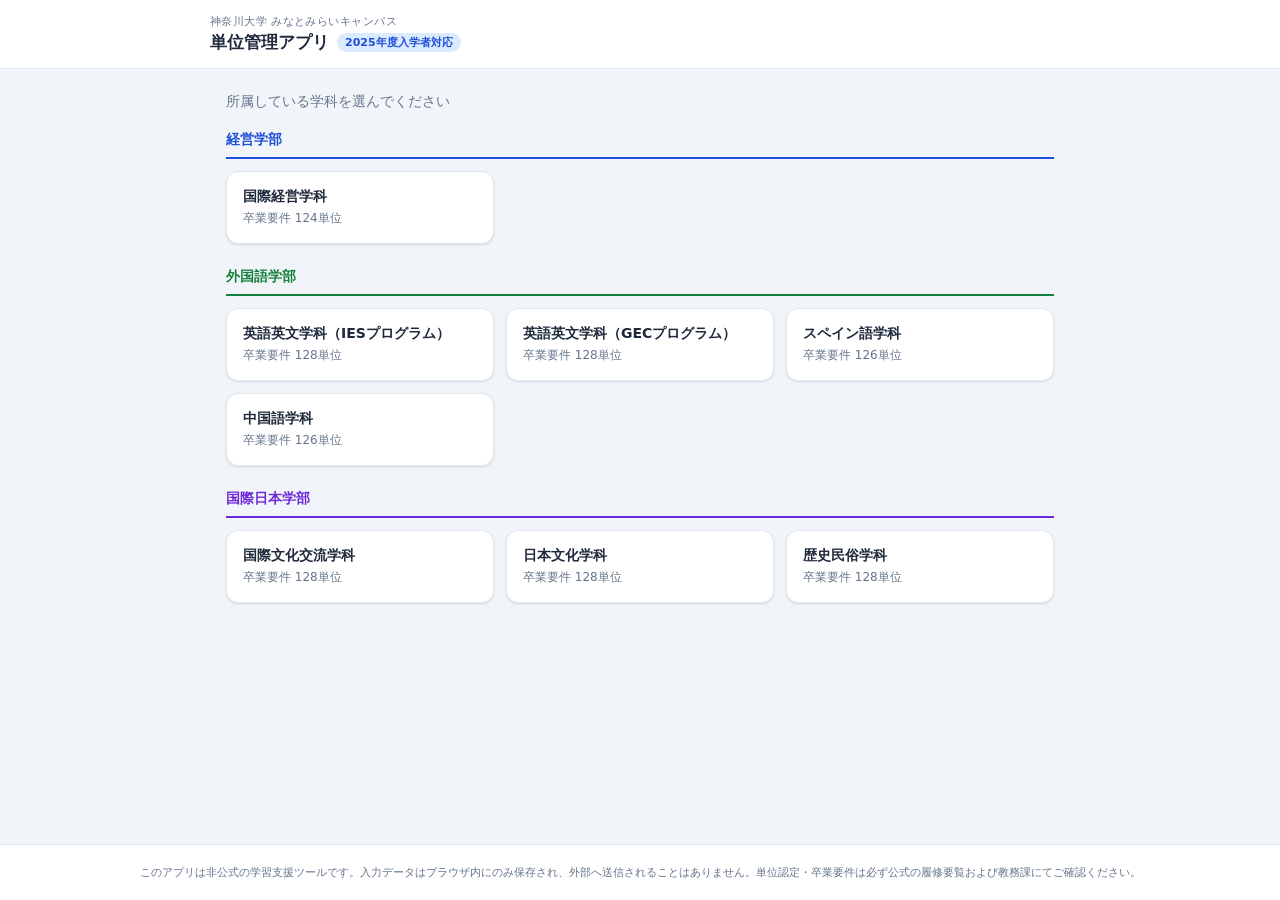
==== index.html @ 182921e9 "Initial commit" ====
<!DOCTYPE html>
<html lang="ja">
<head>
  <meta charset="UTF-8">
  <meta name="viewport" content="width=device-width, initial-scale=1.0">
  <title>単位管理 — 神奈川大学みなとみらい</title>
  <link rel="stylesheet" href="style.css">
</head>
<body>
  <header>
    <div class="header-inner">
      <div class="header-text">
        <p class="header-sub">神奈川大学 みなとみらいキャンパス</p>
        <h1>単位管理アプリ <span class="year-badge">2025年度入学者対応</span></h1>
      </div>
    </div>
  </header>

  <main id="app"></main>

  <footer>
    <p>このアプリは非公式の学習支援ツールです。入力データはブラウザ内にのみ保存され、外部へ送信されることはありません。単位認定・卒業要件は必ず公式の履修要覧および教務課にてご確認ください。</p>
  </footer>

  <script src="app.js"></script>
</body>
</html>
---- style.css ----
*, *::before, *::after { box-sizing: border-box; margin: 0; padding: 0; }

:root {
  --bg: #f1f5f9;
  --surface: #ffffff;
  --border: #e2e8f0;
  --text: #1e293b;
  --text-sub: #64748b;
  --green: #16a34a;
  --green-light: #dcfce7;
  --amber: #d97706;
  --amber-light: #fef3c7;
  --red: #dc2626;
  --red-light: #fee2e2;
  --blue-fac: #1d4ed8;
  --green-fac: #15803d;
  --purple-fac: #6d28d9;
  --radius: 12px;
  --shadow: 0 1px 3px rgba(0,0,0,.08), 0 1px 2px rgba(0,0,0,.05);
  --shadow-md: 0 4px 6px -1px rgba(0,0,0,.07), 0 2px 4px -1px rgba(0,0,0,.05);
}

body {
  background: var(--bg);
  color: var(--text);
  font-family: "Hiragino Sans", "Noto Sans JP", system-ui, sans-serif;
  min-height: 100vh;
  display: flex;
  flex-direction: column;
}

/* ── Header ── */
header {
  background: #ffffff;
  border-bottom: 1px solid var(--border);
  padding: 14px 16px;
  position: sticky;
  top: 0;
  z-index: 10;
}
.header-inner { max-width: 860px; margin: 0 auto; }
.header-sub { font-size: 11px; color: var(--text-sub); letter-spacing: .04em; margin-bottom: 2px; }
h1 { font-size: 17px; font-weight: 700; display: flex; align-items: center; gap: 8px; flex-wrap: wrap; }
.year-badge {
  font-size: 11px; font-weight: 600; background: #dbeafe; color: #1d4ed8;
  padding: 2px 8px; border-radius: 20px; white-space: nowrap;
}

/* ── Footer ── */
footer {
  margin-top: auto;
  padding: 20px 16px;
  text-align: center;
  font-size: 11px;
  color: var(--text-sub);
  border-top: 1px solid var(--border);
  background: #fff;
}

/* ── Main ── */
main { flex: 1; max-width: 860px; margin: 0 auto; padding: 24px 16px; width: 100%; }

/* ── Select View ── */
.select-intro { font-size: 14px; color: var(--text-sub); margin-bottom: 20px; }
.faculties { display: flex; flex-direction: column; gap: 24px; }

.faculty-group {}
.faculty-title {
  font-size: 14px; font-weight: 700; padding-bottom: 8px;
  border-bottom: 2px solid; margin-bottom: 12px;
}

.dept-cards { display: grid; grid-template-columns: repeat(auto-fill, minmax(220px, 1fr)); gap: 12px; }

.dept-card {
  background: var(--surface);
  border: 1.5px solid var(--border);
  border-radius: var(--radius);
  padding: 16px;
  text-align: left;
  cursor: pointer;
  transition: border-color .15s, box-shadow .15s, transform .1s;
  box-shadow: var(--shadow);
  font-family: inherit;
  width: 100%;
}
.dept-card:hover { border-color: #94a3b8; box-shadow: var(--shadow-md); transform: translateY(-1px); }
.dept-card:active { transform: translateY(0); }

.dept-name { font-size: 14px; font-weight: 700; color: var(--text); margin-bottom: 4px; }
.dept-total { font-size: 12px; color: var(--text-sub); }

.mini-progress { margin-top: 10px; }
.mini-bar { height: 5px; background: #e2e8f0; border-radius: 3px; overflow: hidden; margin-bottom: 4px; }
.mini-fill { height: 100%; background: #3b82f6; border-radius: 3px; transition: width .3s; }
.mini-fill.done { background: var(--green); }
.mini-pct { font-size: 11px; color: var(--text-sub); }

/* ── Detail View ── */
.detail-view {}

.back-btn {
  background: none; border: none; color: var(--text-sub); font-size: 13px;
  cursor: pointer; padding: 4px 0; margin-bottom: 16px; display: flex; align-items: center; gap: 4px;
  font-family: inherit;
}
.back-btn:hover { color: var(--text); }

.dept-header {
  background: var(--surface);
  border-radius: var(--radius);
  padding: 20px;
  margin-bottom: 16px;
  box-shadow: var(--shadow);
  border-left: 4px solid var(--fcolor, #1d4ed8);
}
.dept-header-faculty { font-size: 11px; font-weight: 600; color: var(--fcolor, #1d4ed8); letter-spacing: .05em; margin-bottom: 4px; }
.dept-header-name { font-size: 18px; font-weight: 700; margin-bottom: 14px; }

.total-progress {}
.total-nums { display: flex; align-items: baseline; gap: 6px; margin-bottom: 8px; flex-wrap: wrap; }
.total-earned { font-size: 28px; font-weight: 800; color: var(--text); }
.total-sep { font-size: 18px; color: var(--text-sub); }
.total-req { font-size: 15px; color: var(--text-sub); }

.badge-done { background: var(--green-light); color: var(--green); font-size: 12px; font-weight: 700; padding: 3px 10px; border-radius: 20px; }
.remaining { color: var(--text-sub); font-size: 13px; }

.progress-bar { height: 10px; background: #e2e8f0; border-radius: 5px; overflow: hidden; }
.progress-fill { height: 100%; border-radius: 5px; transition: width .4s ease; }
.progress-fill.done { background: var(--green); }
.progress-fill.mid  { background: #3b82f6; }
.progress-fill.low  { background: #94a3b8; }

/* ── Sections ── */
.section {
  background: var(--surface);
  border-radius: var(--radius);
  padding: 16px;
  margin-bottom: 12px;
  box-shadow: var(--shadow);
}
.section-header { display: flex; justify-content: space-between; align-items: baseline; margin-bottom: 12px; gap: 8px; }
.section-title { font-size: 14px; font-weight: 700; }

.nums-met   { font-size: 13px; font-weight: 600; color: var(--green); white-space: nowrap; }
.nums-unmet { font-size: 13px; font-weight: 600; color: var(--amber); white-space: nowrap; }

/* Section group checks */
.group-checks { margin-bottom: 12px; display: flex; flex-direction: column; gap: 4px; }
.group-check {
  display: flex; align-items: center; gap: 8px; font-size: 12px;
  padding: 6px 10px; border-radius: 8px; background: #f8fafc;
}
.group-check.met   { background: var(--green-light);  color: #14532d; }
.group-check.unmet { background: var(--amber-light); color: #78350f; }
.group-check .check-nums { margin-left: auto; font-weight: 600; white-space: nowrap; }

/* Item groups */
.item-group { margin-bottom: 8px; }
.item-group-label {
  font-size: 11px; font-weight: 700; color: var(--text-sub);
  text-transform: uppercase; letter-spacing: .06em;
  padding: 4px 0 6px; border-bottom: 1px solid var(--border); margin-bottom: 4px;
}

/* Credit items */
.credit-item {
  display: flex; align-items: center; gap: 10px;
  padding: 9px 10px; border-radius: 8px; margin-bottom: 4px;
  transition: background .15s;
}
.credit-item:last-child { margin-bottom: 0; }

.status-met     { background: var(--green-light); }
.status-partial { background: var(--amber-light); }
.status-empty   { background: #f8fafc; }
.status-na      { background: #f8fafc; }

.item-icon { font-size: 14px; flex-shrink: 0; width: 20px; text-align: center; }
.status-met     .item-icon { color: var(--green); }
.status-partial .item-icon { color: var(--amber); }
.status-empty   .item-icon { color: #94a3b8; }
.status-na      .item-icon { color: #94a3b8; }

.item-info { flex: 1; min-width: 0; }
.item-label { font-size: 13px; font-weight: 500; display: block; line-height: 1.3; }
.item-req   { font-size: 11px; color: var(--text-sub); }

.item-input-wrap { display: flex; align-items: center; gap: 4px; flex-shrink: 0; }
.inc-btn {
  background: #e2e8f0; border: none; border-radius: 6px; width: 28px; height: 28px;
  font-size: 15px; cursor: pointer; display: flex; align-items: center; justify-content: center;
  color: var(--text); line-height: 1; padding: 0;
  font-family: inherit; transition: background .1s;
}
.inc-btn:hover { background: #cbd5e1; }
.inc-btn:active { background: #94a3b8; }

.credit-input {
  width: 50px; height: 28px; text-align: center; border: 1.5px solid #cbd5e1;
  border-radius: 6px; font-size: 13px; font-weight: 600; color: var(--text);
  font-family: inherit; background: #fff;
  -moz-appearance: textfield;
}
.credit-input:focus { outline: none; border-color: #3b82f6; }
.credit-input::-webkit-outer-spin-button,
.credit-input::-webkit-inner-spin-button { -webkit-appearance: none; }

/* Shinkyu section */
.shinkyu-section { border: 1.5px solid #fde68a; background: #fffbeb; }
.shinkyu-section.all-met { border-color: #86efac; background: var(--green-light); }
.shinkyu-title { color: #92400e; }
.shinkyu-section.all-met .shinkyu-title { color: #14532d; }

.shinkyu-checks { display: flex; flex-direction: column; gap: 6px; }
.shinkyu-item {
  display: flex; align-items: center; gap: 8px;
  padding: 7px 10px; border-radius: 8px; font-size: 13px;
}
.shinkyu-item.met   { background: var(--green-light); color: #14532d; }
.shinkyu-item.unmet { background: #fee2e2; color: #7f1d1d; }
.shinkyu-item .check-icon { font-size: 14px; flex-shrink: 0; }
.shinkyu-item .check-label { flex: 1; }
.shinkyu-item .check-nums { font-weight: 700; white-space: nowrap; font-size: 12px; }

/* Course selector */
.course-select-section { border: 1.5px solid #dbeafe; background: #eff6ff; }
.course-options { display: flex; flex-wrap: wrap; gap: 8px; }
.course-option {
  padding: 7px 16px; border-radius: 20px; border: 1.5px solid var(--border);
  background: #fff; font-size: 13px; font-family: inherit; cursor: pointer;
  transition: all .15s; color: var(--text);
}
.course-option:hover { border-color: #94a3b8; background: #f1f5f9; }
.course-option.selected { background: #dbeafe; border-color: #3b82f6; color: #1d4ed8; font-weight: 700; }
.course-hint { font-size: 11px; color: var(--text-sub); margin-top: 10px; line-height: 1.5; }

.disclaimer {
  font-size: 11px; color: var(--text-sub); text-align: center;
  padding: 20px 0 4px; line-height: 1.6;
}

/* ── Share ── */
.detail-top-bar {
  display: flex; justify-content: space-between; align-items: center;
  margin-bottom: 16px;
}
.detail-top-bar .back-btn { margin-bottom: 0; }

.share-btn {
  background: #1d4ed8; color: #fff; border: none; border-radius: 20px;
  padding: 7px 16px; font-size: 13px; font-weight: 600; cursor: pointer;
  font-family: inherit; transition: background .15s;
}
.share-btn:hover { background: #1e40af; }

.shared-banner {
  background: #dbeafe; color: #1e40af; border: 1.5px solid #93c5fd;
  border-radius: 8px; padding: 10px 14px; font-size: 13px; font-weight: 600;
  margin-bottom: 12px; text-align: center;
}

.share-toast {
  position: fixed; bottom: 24px; left: 50%; transform: translateX(-50%) translateY(20px);
  background: #1e293b; color: #fff; padding: 10px 20px; border-radius: 20px;
  font-size: 13px; font-weight: 600; opacity: 0; transition: opacity .25s, transform .25s;
  z-index: 999; white-space: nowrap;
}
.share-toast.visible { opacity: 1; transform: translateX(-50%) translateY(0); }

/* Mobile adjustments */
@media (max-width: 480px) {
  .dept-cards { grid-template-columns: 1fr; }
  .dept-header-name { font-size: 16px; }
  .total-earned { font-size: 24px; }
  .item-label { font-size: 12px; }
}
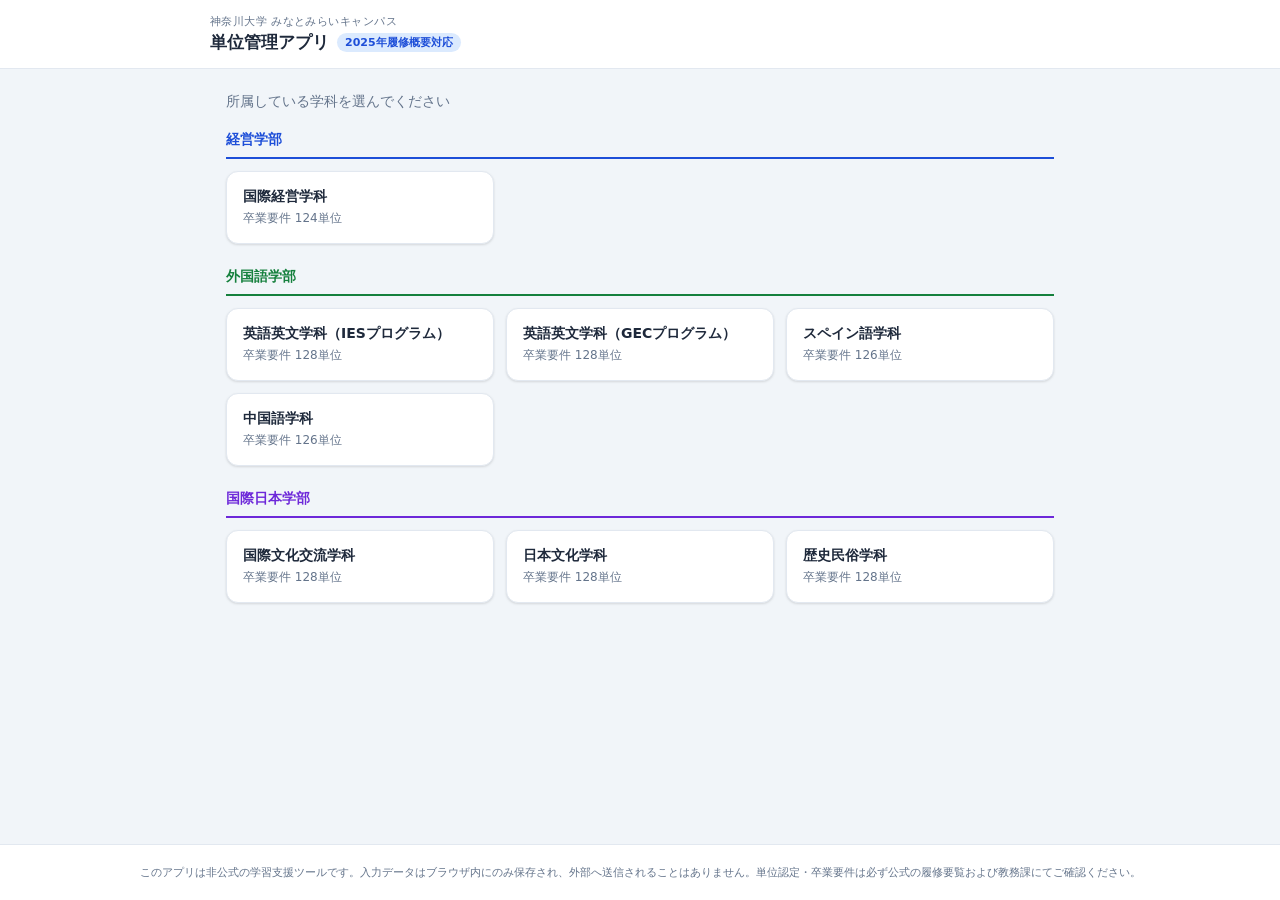
==== commit b40f7511: "update year badge text" ====
--- a/index.html
+++ b/index.html
@@ -11,7 +11,7 @@
     <div class="header-inner">
       <div class="header-text">
         <p class="header-sub">神奈川大学 みなとみらいキャンパス</p>
-        <h1>単位管理アプリ <span class="year-badge">2025年度入学者対応</span></h1>
+        <h1>単位管理アプリ <span class="year-badge">2025年履修概要対応</span></h1>
       </div>
     </div>
   </header>
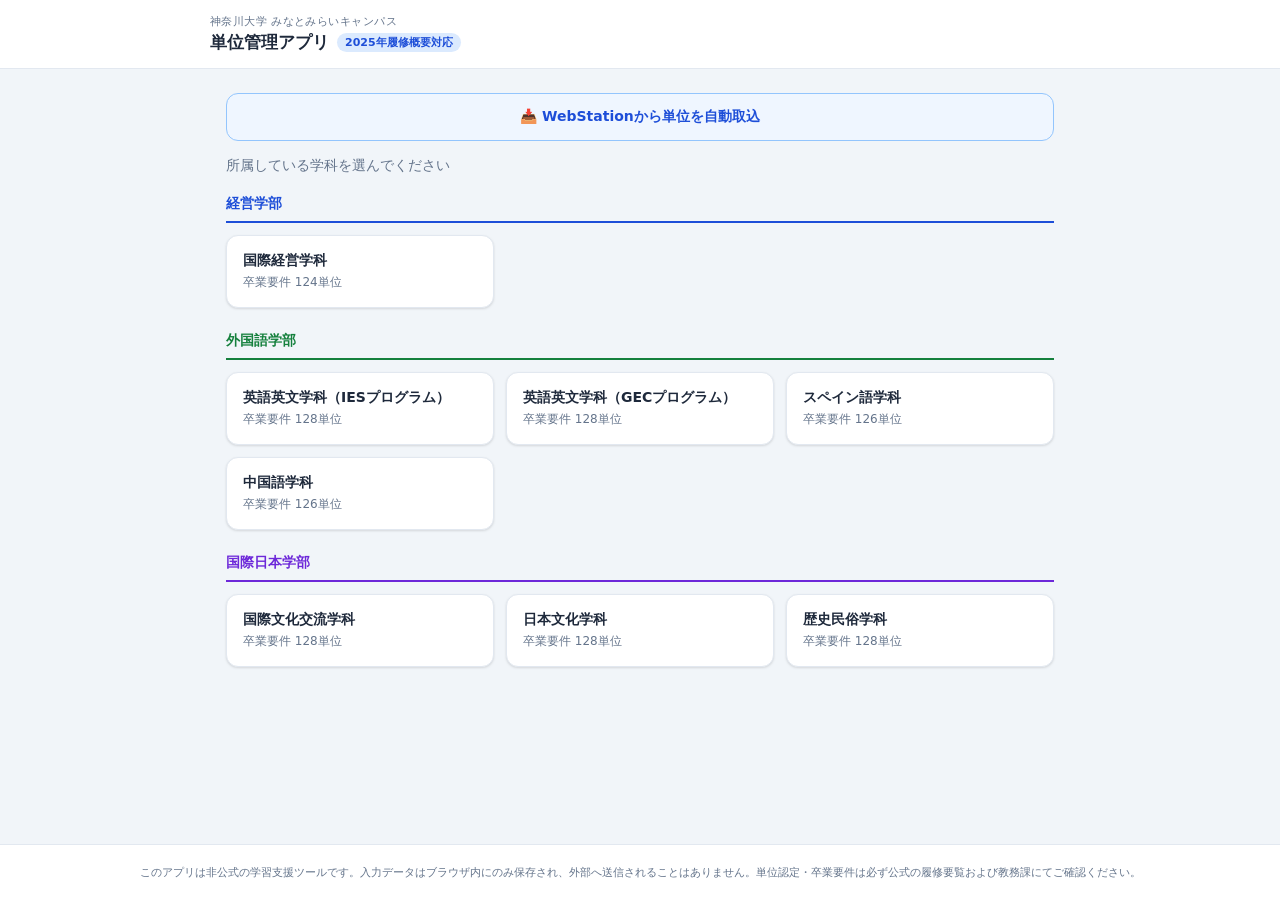
==== commit 9233a76a: "Install Vercel Web Analytics # Vercel Web Analytics Implementation  ## Summary Successfully installe" ====
--- a/index.html
+++ b/index.html
@@ -5,6 +5,10 @@
   <meta name="viewport" content="width=device-width, initial-scale=1.0">
   <title>単位管理 — 神奈川大学みなとみらい</title>
   <link rel="stylesheet" href="style.css">
+  <script>
+    window.va = window.va || function () { (window.vaq = window.vaq || []).push(arguments); };
+  </script>
+  <script defer src="/_vercel/insights/script.js"></script>
 </head>
 <body>
   <header>
--- a/style.css
+++ b/style.css
@@ -60,6 +60,99 @@
 /* ── Main ── */
 main { flex: 1; max-width: 860px; margin: 0 auto; padding: 24px 16px; width: 100%; }
 
+/* ── WebStation Import Banner ── */
+.ws-import-banner {
+  background: #dbeafe; color: #1e40af; border: 1.5px solid #93c5fd;
+  border-radius: var(--radius); padding: 12px 16px; font-size: 13px; font-weight: 600;
+  margin-bottom: 16px; display: flex; align-items: center; gap: 8px;
+}
+
+/* ── WebStation Guide Button ── */
+.ws-guide-btn {
+  display: flex; align-items: center; gap: 8px; justify-content: center;
+  width: 100%; background: #eff6ff; border: 1.5px solid #93c5fd;
+  border-radius: var(--radius); padding: 14px 16px;
+  font-size: 14px; font-weight: 600; color: #1d4ed8;
+  cursor: pointer; margin-bottom: 16px; font-family: inherit;
+  transition: background .15s;
+}
+.ws-guide-btn:hover { background: #dbeafe; }
+
+/* ── WebStation Modal ── */
+.ws-modal-overlay {
+  position: fixed; inset: 0; background: rgba(0,0,0,.5);
+  z-index: 1000; display: flex; align-items: flex-end;
+}
+.ws-modal {
+  background: #fff; border-radius: 20px 20px 0 0;
+  padding: 24px 20px 36px; width: 100%; max-height: 85vh; overflow-y: auto;
+}
+.ws-modal-header {
+  display: flex; justify-content: space-between; align-items: center;
+  margin-bottom: 24px;
+}
+.ws-modal-title { font-size: 15px; font-weight: 700; }
+.ws-modal-close {
+  background: #f1f5f9; border: none; border-radius: 50%;
+  width: 32px; height: 32px; font-size: 18px; cursor: pointer;
+  display: flex; align-items: center; justify-content: center;
+  font-family: inherit; line-height: 1;
+}
+.ws-steps { margin-bottom: 20px; }
+.ws-step { display: flex; gap: 14px; margin-bottom: 18px; }
+.ws-step-num {
+  width: 28px; height: 28px; border-radius: 50%;
+  background: #1d4ed8; color: #fff; font-size: 13px; font-weight: 700;
+  display: flex; align-items: center; justify-content: center; flex-shrink: 0;
+  margin-top: 1px;
+}
+.ws-step-body { flex: 1; }
+.ws-step-title { font-size: 14px; font-weight: 700; margin-bottom: 4px; }
+.ws-step-desc { font-size: 13px; color: var(--text-sub); line-height: 1.6; }
+.ws-hint-ok { display: inline-block; margin-top: 6px; background: #f0fdf4; color: #166534; border-radius: 6px; padding: 4px 8px; font-size: 12px; line-height: 1.5; }
+.ws-copy-example { margin: 10px 0 2px; }
+.ws-copy-example-label { font-size: 11px; color: #dc2626; font-weight: 700; margin-bottom: 3px; display: flex; align-items: center; gap: 4px; }
+.ws-copy-example-label-end { font-size: 11px; color: #dc2626; font-weight: 700; margin-top: 3px; display: flex; align-items: center; gap: 4px; }
+.ws-copy-table-wrap { overflow-x: auto; border-radius: 6px; border: 1.5px solid #fca5a5; }
+.ws-copy-table { border-collapse: collapse; font-size: 10px; white-space: nowrap; width: 100%; }
+.ws-copy-table th { background: #fee2e2; color: #7f1d1d; padding: 3px 6px; border: 1px solid #fca5a5; font-weight: 700; }
+.ws-copy-table td { background: #fff5f5; color: #1e293b; padding: 3px 6px; border: 1px solid #fca5a5; }
+.ws-copy-table .ws-mid-row td { background: #fff; color: #94a3b8; text-align: center; border-color: #fca5a5; }
+.ws-paste-area {
+  width: 100%; height: 90px; border: 1.5px solid var(--border);
+  border-radius: 10px; padding: 10px 12px; font-size: 13px;
+  font-family: inherit; resize: none; margin-bottom: 12px;
+  color: var(--text); background: #f8fafc;
+}
+.ws-paste-area:focus { outline: none; border-color: #3b82f6; background: #fff; }
+.ws-import-btn {
+  width: 100%; background: #1d4ed8; color: #fff; border: none;
+  border-radius: 10px; padding: 14px; font-size: 15px; font-weight: 700;
+  cursor: pointer; font-family: inherit; transition: background .15s; margin-bottom: 20px;
+}
+.ws-import-btn:hover { background: #1e40af; }
+.ws-bm-details { border-top: 1px solid var(--border); padding-top: 14px; }
+.ws-bm-summary {
+  font-size: 12px; color: var(--text-sub); cursor: pointer;
+  list-style: none; user-select: none;
+}
+.ws-bm-summary::-webkit-details-marker { display: none; }
+.ws-bm-body { padding-top: 14px; display: flex; flex-direction: column; gap: 10px; }
+.ws-drag-link {
+  display: inline-block; padding: 8px 14px;
+  background: #f0fdf4; border: 1.5px dashed #86efac;
+  border-radius: 8px; font-size: 13px; color: #15803d; font-weight: 600;
+  cursor: grab; text-decoration: none;
+}
+.ws-copy-btn {
+  display: flex; align-items: center; gap: 6px; justify-content: center;
+  width: 100%; background: #475569; color: #fff; border: none;
+  border-radius: 10px; padding: 11px 16px; font-size: 13px; font-weight: 600;
+  cursor: pointer; font-family: inherit; transition: background .15s;
+}
+.ws-copy-btn:hover { background: #334155; }
+.ws-drag-hint { font-size: 11px; color: var(--text-sub); line-height: 1.7; }
+
 /* ── Select View ── */
 .select-intro { font-size: 14px; color: var(--text-sub); margin-bottom: 20px; }
 .faculties { display: flex; flex-direction: column; gap: 24px; }
@@ -248,12 +341,21 @@
 }
 .detail-top-bar .back-btn { margin-bottom: 0; }
 
+.detail-top-actions { display: flex; align-items: center; gap: 8px; }
+
 .share-btn {
   background: #1d4ed8; color: #fff; border: none; border-radius: 20px;
   padding: 7px 16px; font-size: 13px; font-weight: 600; cursor: pointer;
   font-family: inherit; transition: background .15s;
 }
 .share-btn:hover { background: #1e40af; }
+
+.ws-import-btn-sm {
+  background: #eff6ff; border: 1.5px solid #93c5fd; color: #1d4ed8;
+  border-radius: 20px; padding: 6px 11px; font-size: 12px; font-weight: 600;
+  cursor: pointer; font-family: inherit; transition: background .15s; white-space: nowrap;
+}
+.ws-import-btn-sm:hover { background: #dbeafe; }
 
 .shared-banner {
   background: #dbeafe; color: #1e40af; border: 1.5px solid #93c5fd;
